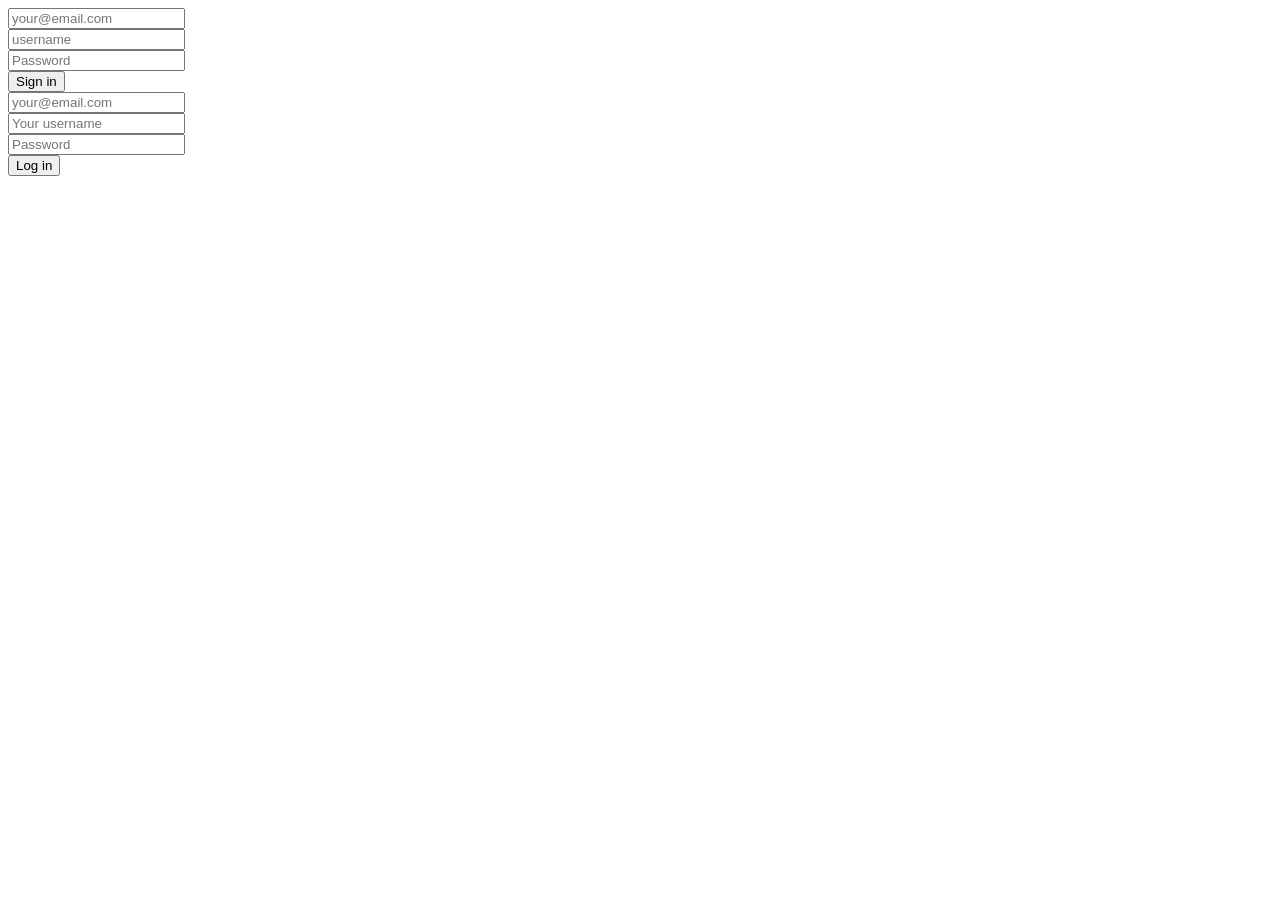
==== index.html @ 492c143f "Second commit" ====
<!DOCTYPE html>
<html lang="en">
<head>
    <meta charset="UTF-8">
    <meta name="viewport" content="width=device-width, initial-scale=1.0">
    <link rel="stylesheet" href="style.css">
    <script src="./script.js"></script>
    <title>Form</title>
</head>
<body>
    <form id="login">
        <div>
            <input type="email" class="input-text" placeholder="your@email.com">
        </div>
        <div>
            <input type="text" class="input-text" placeholder="username">
        </div>
        <div>
            <input type="password" class="input-text" placeholder="Password">
        </div>
        <button class="submit-btn">Sign&nbsp;in</button>
    </form>

    <form>
        <div>
            <input type="email" class="input-text" placeholder="your@email.com">
        </div>
        <div>
            <input type="text" class="input-text" placeholder="Your username">
        </div>
        <div>
            <input type="password" class="input-text" placeholder="Password">
        </div>
        <button class="submit-btn">Log&nbsp;in</button>
    </form>
</body>
</html>
---- style.css ----
*{
    font-family: ;
    font-size: ;
}
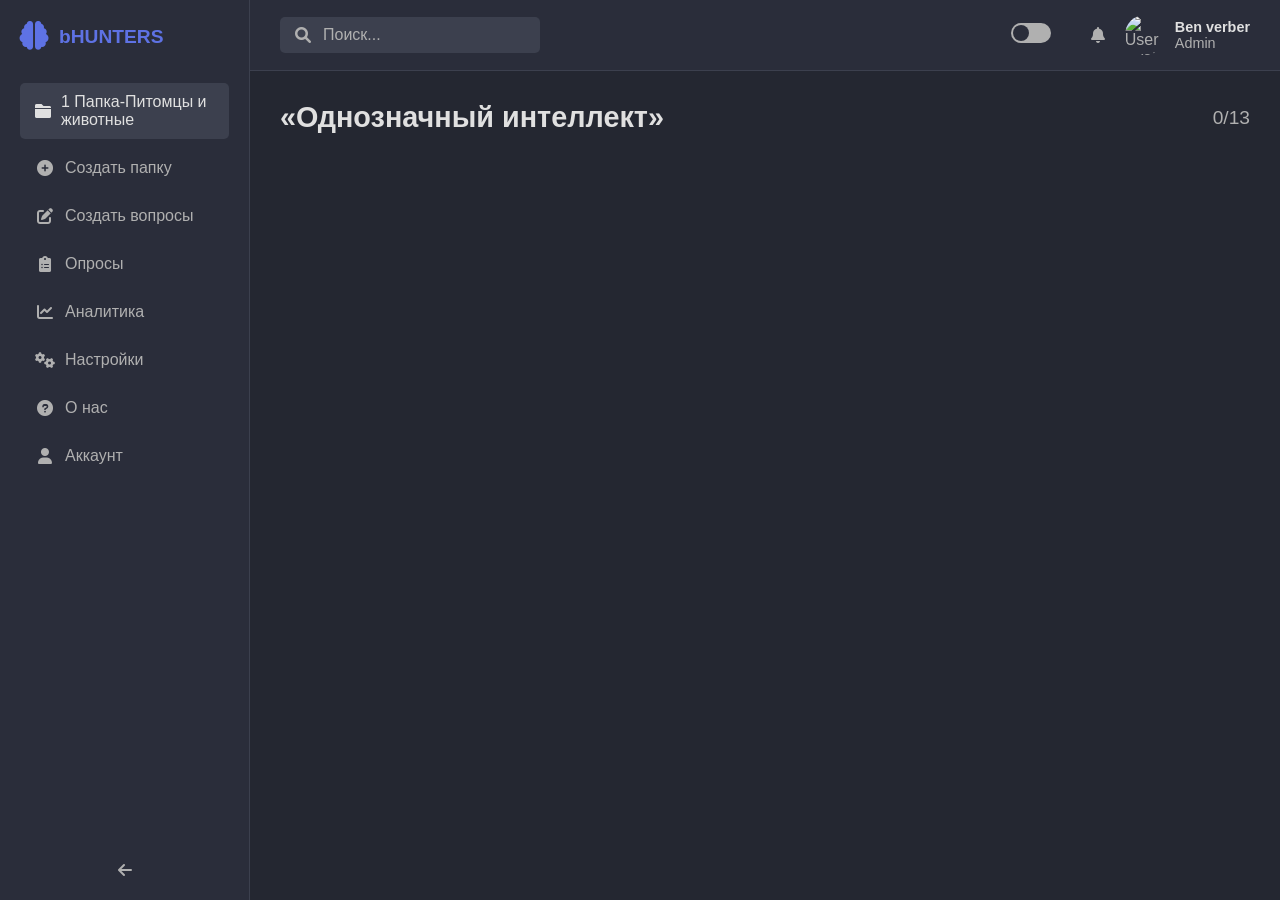
==== commit 53941645: "index.html style.css main.js upload index.html, style.css, and main.js" ====
--- a/index.html
+++ b/index.html
@@ -1,37 +1,71 @@
-<!DOCTYPE html>
-<html lang="en">
-<head>
-    <meta charset="UTF-8">
-    <meta name="viewport" content="width=device-width, initial-scale=1.0">
-    <link rel="stylesheet" href="style.css">
-    <script src="./script.js"></script>
-    <title>Form</title>
-</head>
-<body>
-    <form id="login">
-        <div>
-            <input type="email" class="input-text" placeholder="your@email.com">
-        </div>
-        <div>
-            <input type="text" class="input-text" placeholder="username">
-        </div>
-        <div>
-            <input type="password" class="input-text" placeholder="Password">
-        </div>
-        <button class="submit-btn">Sign&nbsp;in</button>
-    </form>
-
-    <form>
-        <div>
-            <input type="email" class="input-text" placeholder="your@email.com">
-        </div>
-        <div>
-            <input type="text" class="input-text" placeholder="Your username">
-        </div>
-        <div>
-            <input type="password" class="input-text" placeholder="Password">
-        </div>
-        <button class="submit-btn">Log&nbsp;in</button>
-    </form>
-</body>
+<!DOCTYPE html>
+<html lang="ru">
+<head>
+    <meta charset="UTF-8">
+    <meta name="viewport" content="width=device-width, initial-scale=1.0">
+    <title>bHUNTERS - Опрос</title>
+    <link rel="stylesheet" href="style.css">
+    <link rel="stylesheet" href="https://cdnjs.cloudflare.com/ajax/libs/font-awesome/6.0.0/css/all.min.css">
+</head>
+<body>
+
+    <div class="app-container">
+        <aside class="sidebar">
+            <div class="sidebar-header">
+                <span class="logo-icon"><i class="fas fa-brain"></i></span>
+                <span class="logo-text">bHUNTERS</span>
+            </div>
+            <nav class="sidebar-nav">
+                <ul>
+                    <li><a href="#" class="active"><i class="fas fa-folder"></i> 1 Папка-Питомцы и животные</a></li>
+                    <li><a href="#"><i class="fas fa-plus-circle"></i> Создать папку</a></li>
+                    <li><a href="#"><i class="fas fa-edit"></i> Создать вопросы</a></li>
+                    <li><a href="#"><i class="fas fa-clipboard-list"></i> Опросы</a></li>
+                    <li><a href="#"><i class="fas fa-chart-line"></i> Аналитика</a></li>
+                    <li><a href="#"><i class="fas fa-cogs"></i> Настройки</a></li>
+                    <li><a href="#"><i class="fas fa-question-circle"></i> О нас</a></li>
+                    <li><a href="#"><i class="fas fa-user"></i> Аккаунт</a></li>
+                </ul>
+            </nav>
+            <div class="sidebar-footer">
+                <i class="fas fa-arrow-left"></i>
+            </div>
+        </aside>
+
+        <main class="main-content">
+            <header class="header">
+                <div class="search-box">
+                    <i class="fas fa-search"></i>
+                    <input type="text" placeholder="Поиск...">
+                </div>
+                <div class="user-info">
+                    <div class="theme-toggle">
+                         <input type="checkbox" id="theme-switch" class="theme-switch__checkbox">
+                         <label for="theme-switch" class="theme-switch__label">
+                              <span></span>
+                         </label>
+                    </div>
+                    <i class="fas fa-bell"></i>
+                    <img src="https://via.placeholder.com/40" alt="User Avatar" class="user-avatar">
+                    <div class="user-details">
+                        <span class="user-name">Ben verber</span>
+                        <span class="user-role">Admin</span>
+                    </div>
+                </div>
+            </header>
+
+            <section class="quiz-section">
+                <div class="quiz-header-main">
+                    <h1 class="quiz-title">«Однозначный интеллект»</h1>
+                    <span class="quiz-progress">0/13</span>
+                </div>
+
+                <div id="questions-list" class="questions-list">
+                </div>
+            </section>
+        </main>
+    </div>
+
+    <script src="main.js" defer></script>
+</body>
 </html>
--- a/style.css
+++ b/style.css
@@ -1,5 +1,379 @@
-*{
-    font-family: ;
-    font-size: ;
-}
-
+:root {
+    --bg-color-dark: #242731;
+    --sidebar-bg-dark: #2a2d3a;
+    --header-bg-dark: #2a2d3a;
+    --text-color-dark: #e0e0e0;
+    --text-color-light-dark: #b0b0b0;
+    --link-color-dark: #b0b0b0;
+    --link-hover-bg-dark: #3c404e;
+    --border-color-dark: #3c404e;
+    --search-bg-dark: #3c404e;
+    --search-text-dark: #e0e0e0;
+    --quiz-title-color-dark: #e0e0e0;
+    --quiz-progress-color-dark: #b0b0b0;
+    --question-text-color-dark: #e0e0e0;
+    --active-link-bg-dark: #3c404e;
+    --logo-color-dark: #5e72e4;
+
+    --bg-color-light: #f4f6f8;
+    --sidebar-bg-light: #ffffff;
+    --header-bg-light: #ffffff;
+    --text-color-light: #333333;
+    --text-color-light-light: #666666;
+    --link-color-light: #666666;
+    --link-hover-bg-light: #e9ecef;
+    --border-color-light: #dee2e6;
+    --search-bg-light: #e9ecef;
+    --search-text-light: #333333;
+    --quiz-title-color-light: #333333;
+    --quiz-progress-color-light: #666666;
+    --question-text-color-light: #333333;
+    --active-link-bg-light: #e9ecef;
+    --logo-color-light: #5e72e4;
+}
+
+body {
+    font-family: sans-serif; 
+    margin: 0;
+    padding: 0;
+    background-color: var(--bg-color-dark);
+    color: var(--text-color-dark);
+    transition: background-color 0.3s ease, color 0.3s ease;
+}
+
+.app-container {
+    display: flex;
+    height: 100vh; 
+    overflow: hidden; 
+}
+
+.sidebar {
+    width: 250px; 
+    background-color: var(--sidebar-bg-dark);
+    padding: 20px;
+    display: flex;
+    flex-direction: column;
+    border-right: 1px solid var(--border-color-dark);
+    box-sizing: border-box;
+    transition: background-color 0.3s ease, border-color 0.3s ease;
+}
+
+.sidebar-header {
+    display: flex;
+    align-items: center;
+    margin-bottom: 30px;
+    color: var(--logo-color-dark);
+    font-size: 1.2em;
+    font-weight: bold;
+}
+
+.sidebar-header .logo-icon {
+    margin-right: 10px;
+    font-size: 1.5em;
+}
+
+.sidebar-nav ul {
+    list-style: none;
+    padding: 0;
+    margin: 0;
+}
+
+.sidebar-nav li {
+    margin-bottom: 10px;
+}
+
+.sidebar-nav a {
+    display: flex;
+    align-items: center;
+    color: var(--link-color-dark);
+    text-decoration: none;
+    padding: 10px 15px;
+    border-radius: 5px;
+    transition: color 0.3s ease, background-color 0.3s ease;
+}
+
+.sidebar-nav a i {
+    margin-right: 10px;
+    width: 20px; 
+    text-align: center;
+}
+
+.sidebar-nav a:hover {
+    background-color: var(--link-hover-bg-dark);
+    color: var(--text-color-dark);
+}
+
+.sidebar-nav a.active {
+    background-color: var(--active-link-bg-dark);
+    color: var(--text-color-dark);
+}
+
+.sidebar-footer {
+    margin-top: auto; 
+    text-align: center;
+    color: var(--link-color-dark);
+    padding-top: 20px;
+}
+
+.sidebar-footer i {
+    cursor: pointer;
+}
+
+
+.main-content {
+    flex-grow: 1;
+    display: flex;
+    flex-direction: column;
+    overflow-y: auto; 
+}
+
+.header {
+    background-color: var(--header-bg-dark);
+    padding: 15px 30px;
+    display: flex;
+    justify-content: space-between;
+    align-items: center;
+    border-bottom: 1px solid var(--border-color-dark);
+    transition: background-color 0.3s ease, border-color 0.3s ease;
+}
+
+.search-box {
+    display: flex;
+    align-items: center;
+    background-color: var(--search-bg-dark);
+    border-radius: 5px;
+    padding: 8px 15px;
+}
+
+.search-box i {
+    color: var(--text-color-light-dark);
+    margin-right: 10px;
+}
+
+.search-box input {
+    background: none;
+    border: none;
+    outline: none;
+    color: var(--search-text-dark);
+    font-size: 1em;
+    width: 200px;
+}
+
+.search-box input::placeholder {
+    color: var(--text-color-light-dark);
+}
+
+.user-info {
+    display: flex;
+    align-items: center;
+    color: var(--text-color-light-dark);
+}
+
+.user-info i {
+    margin-left: 20px;
+    cursor: pointer;
+}
+
+.user-avatar {
+    width: 40px;
+    height: 40px;
+    border-radius: 50%;
+    margin-left: 20px;
+    object-fit: cover;
+}
+
+.user-details {
+    display: flex;
+    flex-direction: column;
+    margin-left: 10px;
+    font-size: 0.9em;
+}
+
+.user-name {
+    font-weight: bold;
+    color: var(--text-color-dark);
+}
+
+.user-role {
+    color: var(--text-color-light-dark);
+}
+
+.theme-toggle {
+    margin-right: 20px;
+}
+
+.theme-switch__checkbox {
+    display: none;
+}
+
+.theme-switch__label {
+    position: relative;
+    display: inline-block;
+    width: 40px;
+    height: 20px;
+    background-color: var(--link-color-dark); 
+    border-radius: 20px;
+    cursor: pointer;
+    transition: background-color 0.3s ease;
+}
+
+.theme-switch__label span {
+    position: absolute;
+    top: 2px;
+    left: 2px;
+    width: 16px;
+    height: 16px;
+    background-color: var(--sidebar-bg-dark); 
+    border-radius: 50%;
+    transition: transform 0.3s ease;
+}
+
+.theme-switchcheckbox:checked + .theme-switchlabel {
+    background-color: var(--logo-color-dark); 
+}
+
+.theme-switchcheckbox:checked + .theme-switchlabel span {
+    transform: translateX(20px); 
+    background-color: var(--sidebar-bg-dark); 
+}
+
+
+.quiz-section {
+    padding: 30px;
+}
+
+.quiz-header-main {
+    display: flex;
+    justify-content: space-between;
+    align-items: center;
+    margin-bottom: 30px;
+}
+
+.quiz-title {
+    font-size: 1.8em;
+    font-weight: bold;
+    color: var(--quiz-title-color-dark);
+    margin: 0;
+}
+
+.quiz-progress {
+    font-size: 1.2em;
+    color: var(--quiz-progress-color-dark);
+}
+
+/*.questions-list {
+    
+}*/
+
+.question-item {
+    padding: 20px 0;
+    border-bottom: 1px solid var(--border-color-dark); 
+    color: var(--question-text-color-dark);
+}
+
+.question-item:last-child {
+    border-bottom: none; 
+}
+
+.question-text {
+    font-size: 1.1em;
+    line-height: 1.6;
+}
+
+
+body.light-theme {
+    --bg-color: var(--bg-color-light);
+    --sidebar-bg: var(--sidebar-bg-light);
+    --header-bg: var(--header-bg-light);
+    --text-color: var(--text-color-light);
+    --text-color-light: var(--text-color-light-light);
+    --link-color: var(--link-color-light);
+    --link-hover-bg: var(--link-hover-bg-light);
+    --border-color: var(--border-color-light);
+    --search-bg: var(--search-bg-light);
+    --search-text: var(--search-text-light);
+    --quiz-title-color: var(--quiz-title-color-light);
+    --quiz-progress-color: var(--quiz-progress-color-light);
+    --question-text-color: var(--question-text-color-light);
+    --active-link-bg: var(--active-link-bg-light);
+    --logo-color: var(--logo-color-light);
+
+    background-color: var(--bg-color);
+    color: var(--text-color);
+}
+
+.light-theme .sidebar {
+    background-color: var(--sidebar-bg);
+    border-right-color: var(--border-color);
+}
+
+.light-theme .sidebar-header {
+     color: var(--logo-color);
+}
+
+.light-theme .sidebar-nav a {
+    color: var(--link-color);
+}
+.light-theme .sidebar-nav a:hover {
+    background-color: var(--link-hover-bg);
+    color: var(--text-color);
+}
+.light-theme .sidebar-nav a.active {
+    background-color: var(--active-link-bg);
+    color: var(--text-color);
+}
+.light-theme .sidebar-footer {
+    color: var(--link-color);
+}
+
+.light-theme .header {
+    background-color: var(--header-bg);
+    border-bottom-color: var(--border-color);
+    color: var(--text-color-light);
+}
+
+.light-theme .search-box {
+    background-color: var(--search-bg);
+}
+.light-theme .search-box i {
+    color: var(--text-color-light);
+}
+.light-theme .search-box input {
+    color: var(--search-text);
+}
+.light-theme .search-box input::placeholder {
+    color: var(--text-color-light);
+}
+
+.light-theme .user-name {
+     color: var(--text-color);
+}
+.light-theme .user-role {
+    color: var(--text-color-light);
+}
+
+.light-theme .theme-switch__label {
+    background-color: var(--link-color);
+}
+
+.light-theme .theme-switchcheckbox:checked + .theme-switchlabel {
+    background-color: var(--logo-color); 
+}
+
+.light-theme .theme-switchcheckbox:checked + .theme-switchlabel span {
+    background-color: var(--sidebar-bg); 
+}
+
+
+.light-theme .quiz-title {
+    color: var(--quiz-title-color);
+}
+
+.light-theme .quiz-progress {
+    color: var(--quiz-progress-color);
+}
+
+.light-theme .question-item {
+    border-bottom-color: var(--border-color);
+    color: var(--question-text-color);
+}
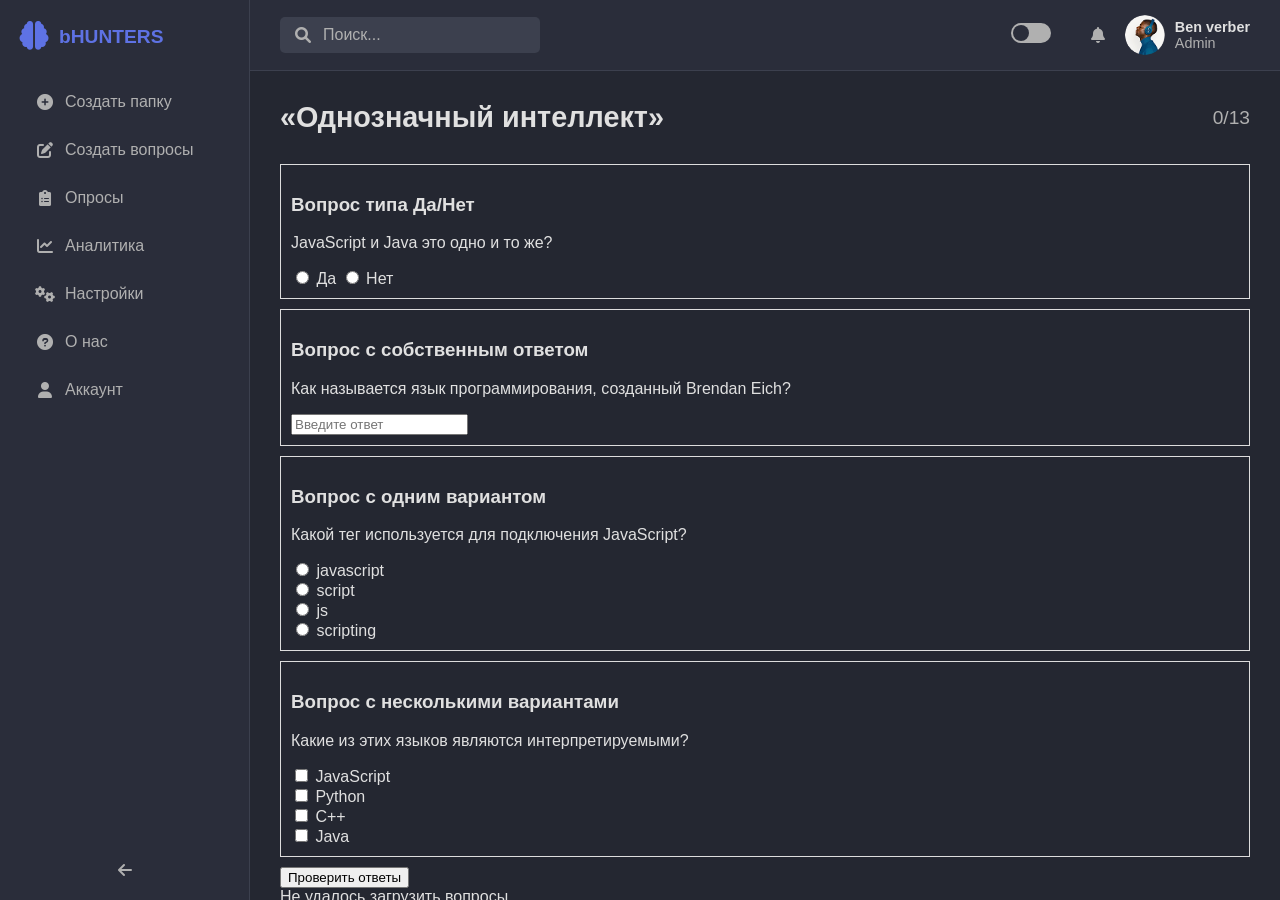
==== commit aef4da1e: "With trial questions" ====
--- a/index.html
+++ b/index.html
@@ -17,7 +17,7 @@
             </div>
             <nav class="sidebar-nav">
                 <ul>
-                    <li><a href="#" class="active"><i class="fas fa-folder"></i> 1 Папка-Питомцы и животные</a></li>
+                    <!-- <li><a href="#" class="active"><i class="fas fa-folder"></i> 1 Папка-Питомцы и животные</a></li> -->
                     <li><a href="#"><i class="fas fa-plus-circle"></i> Создать папку</a></li>
                     <li><a href="#"><i class="fas fa-edit"></i> Создать вопросы</a></li>
                     <li><a href="#"><i class="fas fa-clipboard-list"></i> Опросы</a></li>
@@ -46,7 +46,7 @@
                          </label>
                     </div>
                     <i class="fas fa-bell"></i>
-                    <img src="https://via.placeholder.com/40" alt="User Avatar" class="user-avatar">
+                    <img src="./img/Ellipse 198.png" alt="User Avatar" class="user-avatar">
                     <div class="user-details">
                         <span class="user-name">Ben verber</span>
                         <span class="user-role">Admin</span>
@@ -62,10 +62,35 @@
 
                 <div id="questions-list" class="questions-list">
                 </div>
+                <!-- <ol id="list">
+                <li id="question-template">
+                    <div id="question-container">
+                        <p>Вопрос</p>
+                        <p>Условие</p>
+                    </div>
+                    <div class="answer-block">
+                        <input id="input-answer" type="text" placeholder="Введите ответ" oninput="this.style.color = 'black'">
+                        <div id="result"></div>
+                    </div>
+                </li>
+                <hr>
+            </ol> -->
+            <div id="list"></div>
+    <button id="check-answer">Проверить ответы</button>
+    <div id="result"></div>
+
+    <template id="question-template">
+        <div class="question">
+            <h3 class="question-title"></h3>
+            <p class="question-description"></p>
+            <div class="answer-container"></div>
+        </div>
+    </template>
+
             </section>
         </main>
     </div>
 
-    <script src="main.js" defer></script>
+    <script src="script.js" defer></script>
 </body>
 </html>
--- a/style.css
+++ b/style.css
@@ -1,379 +1,397 @@
-:root {
-    --bg-color-dark: #242731;
-    --sidebar-bg-dark: #2a2d3a;
-    --header-bg-dark: #2a2d3a;
-    --text-color-dark: #e0e0e0;
-    --text-color-light-dark: #b0b0b0;
-    --link-color-dark: #b0b0b0;
-    --link-hover-bg-dark: #3c404e;
-    --border-color-dark: #3c404e;
-    --search-bg-dark: #3c404e;
-    --search-text-dark: #e0e0e0;
-    --quiz-title-color-dark: #e0e0e0;
-    --quiz-progress-color-dark: #b0b0b0;
-    --question-text-color-dark: #e0e0e0;
-    --active-link-bg-dark: #3c404e;
-    --logo-color-dark: #5e72e4;
-
-    --bg-color-light: #f4f6f8;
-    --sidebar-bg-light: #ffffff;
-    --header-bg-light: #ffffff;
-    --text-color-light: #333333;
-    --text-color-light-light: #666666;
-    --link-color-light: #666666;
-    --link-hover-bg-light: #e9ecef;
-    --border-color-light: #dee2e6;
-    --search-bg-light: #e9ecef;
-    --search-text-light: #333333;
-    --quiz-title-color-light: #333333;
-    --quiz-progress-color-light: #666666;
-    --question-text-color-light: #333333;
-    --active-link-bg-light: #e9ecef;
-    --logo-color-light: #5e72e4;
-}
-
-body {
-    font-family: sans-serif; 
-    margin: 0;
-    padding: 0;
-    background-color: var(--bg-color-dark);
-    color: var(--text-color-dark);
-    transition: background-color 0.3s ease, color 0.3s ease;
-}
-
-.app-container {
-    display: flex;
-    height: 100vh; 
-    overflow: hidden; 
-}
-
-.sidebar {
-    width: 250px; 
-    background-color: var(--sidebar-bg-dark);
-    padding: 20px;
-    display: flex;
-    flex-direction: column;
-    border-right: 1px solid var(--border-color-dark);
-    box-sizing: border-box;
-    transition: background-color 0.3s ease, border-color 0.3s ease;
-}
-
-.sidebar-header {
-    display: flex;
-    align-items: center;
-    margin-bottom: 30px;
-    color: var(--logo-color-dark);
-    font-size: 1.2em;
-    font-weight: bold;
-}
-
-.sidebar-header .logo-icon {
-    margin-right: 10px;
-    font-size: 1.5em;
-}
-
-.sidebar-nav ul {
-    list-style: none;
-    padding: 0;
-    margin: 0;
-}
-
-.sidebar-nav li {
-    margin-bottom: 10px;
-}
-
-.sidebar-nav a {
-    display: flex;
-    align-items: center;
-    color: var(--link-color-dark);
-    text-decoration: none;
-    padding: 10px 15px;
-    border-radius: 5px;
-    transition: color 0.3s ease, background-color 0.3s ease;
-}
-
-.sidebar-nav a i {
-    margin-right: 10px;
-    width: 20px; 
-    text-align: center;
-}
-
-.sidebar-nav a:hover {
-    background-color: var(--link-hover-bg-dark);
-    color: var(--text-color-dark);
-}
-
-.sidebar-nav a.active {
-    background-color: var(--active-link-bg-dark);
-    color: var(--text-color-dark);
-}
-
-.sidebar-footer {
-    margin-top: auto; 
-    text-align: center;
-    color: var(--link-color-dark);
-    padding-top: 20px;
-}
-
-.sidebar-footer i {
-    cursor: pointer;
-}
-
-
-.main-content {
-    flex-grow: 1;
-    display: flex;
-    flex-direction: column;
-    overflow-y: auto; 
-}
-
-.header {
-    background-color: var(--header-bg-dark);
-    padding: 15px 30px;
-    display: flex;
-    justify-content: space-between;
-    align-items: center;
-    border-bottom: 1px solid var(--border-color-dark);
-    transition: background-color 0.3s ease, border-color 0.3s ease;
-}
-
-.search-box {
-    display: flex;
-    align-items: center;
-    background-color: var(--search-bg-dark);
-    border-radius: 5px;
-    padding: 8px 15px;
-}
-
-.search-box i {
-    color: var(--text-color-light-dark);
-    margin-right: 10px;
-}
-
-.search-box input {
-    background: none;
-    border: none;
-    outline: none;
-    color: var(--search-text-dark);
-    font-size: 1em;
-    width: 200px;
-}
-
-.search-box input::placeholder {
-    color: var(--text-color-light-dark);
-}
-
-.user-info {
-    display: flex;
-    align-items: center;
-    color: var(--text-color-light-dark);
-}
-
-.user-info i {
-    margin-left: 20px;
-    cursor: pointer;
-}
-
-.user-avatar {
-    width: 40px;
-    height: 40px;
-    border-radius: 50%;
-    margin-left: 20px;
-    object-fit: cover;
-}
-
-.user-details {
-    display: flex;
-    flex-direction: column;
-    margin-left: 10px;
-    font-size: 0.9em;
-}
-
-.user-name {
-    font-weight: bold;
-    color: var(--text-color-dark);
-}
-
-.user-role {
-    color: var(--text-color-light-dark);
-}
-
-.theme-toggle {
-    margin-right: 20px;
-}
-
-.theme-switch__checkbox {
-    display: none;
-}
-
-.theme-switch__label {
-    position: relative;
-    display: inline-block;
-    width: 40px;
-    height: 20px;
-    background-color: var(--link-color-dark); 
-    border-radius: 20px;
-    cursor: pointer;
-    transition: background-color 0.3s ease;
-}
-
-.theme-switch__label span {
-    position: absolute;
-    top: 2px;
-    left: 2px;
-    width: 16px;
-    height: 16px;
-    background-color: var(--sidebar-bg-dark); 
-    border-radius: 50%;
-    transition: transform 0.3s ease;
-}
-
-.theme-switchcheckbox:checked + .theme-switchlabel {
-    background-color: var(--logo-color-dark); 
-}
-
-.theme-switchcheckbox:checked + .theme-switchlabel span {
-    transform: translateX(20px); 
-    background-color: var(--sidebar-bg-dark); 
-}
-
-
-.quiz-section {
-    padding: 30px;
-}
-
-.quiz-header-main {
-    display: flex;
-    justify-content: space-between;
-    align-items: center;
-    margin-bottom: 30px;
-}
-
-.quiz-title {
-    font-size: 1.8em;
-    font-weight: bold;
-    color: var(--quiz-title-color-dark);
-    margin: 0;
-}
-
-.quiz-progress {
-    font-size: 1.2em;
-    color: var(--quiz-progress-color-dark);
-}
-
-/*.questions-list {
-    
-}*/
-
-.question-item {
-    padding: 20px 0;
-    border-bottom: 1px solid var(--border-color-dark); 
-    color: var(--question-text-color-dark);
-}
-
-.question-item:last-child {
-    border-bottom: none; 
-}
-
-.question-text {
-    font-size: 1.1em;
-    line-height: 1.6;
-}
-
-
-body.light-theme {
-    --bg-color: var(--bg-color-light);
-    --sidebar-bg: var(--sidebar-bg-light);
-    --header-bg: var(--header-bg-light);
-    --text-color: var(--text-color-light);
-    --text-color-light: var(--text-color-light-light);
-    --link-color: var(--link-color-light);
-    --link-hover-bg: var(--link-hover-bg-light);
-    --border-color: var(--border-color-light);
-    --search-bg: var(--search-bg-light);
-    --search-text: var(--search-text-light);
-    --quiz-title-color: var(--quiz-title-color-light);
-    --quiz-progress-color: var(--quiz-progress-color-light);
-    --question-text-color: var(--question-text-color-light);
-    --active-link-bg: var(--active-link-bg-light);
-    --logo-color: var(--logo-color-light);
-
-    background-color: var(--bg-color);
-    color: var(--text-color);
-}
-
-.light-theme .sidebar {
-    background-color: var(--sidebar-bg);
-    border-right-color: var(--border-color);
-}
-
-.light-theme .sidebar-header {
-     color: var(--logo-color);
-}
-
-.light-theme .sidebar-nav a {
-    color: var(--link-color);
-}
-.light-theme .sidebar-nav a:hover {
-    background-color: var(--link-hover-bg);
-    color: var(--text-color);
-}
-.light-theme .sidebar-nav a.active {
-    background-color: var(--active-link-bg);
-    color: var(--text-color);
-}
-.light-theme .sidebar-footer {
-    color: var(--link-color);
-}
-
-.light-theme .header {
-    background-color: var(--header-bg);
-    border-bottom-color: var(--border-color);
-    color: var(--text-color-light);
-}
-
-.light-theme .search-box {
-    background-color: var(--search-bg);
-}
-.light-theme .search-box i {
-    color: var(--text-color-light);
-}
-.light-theme .search-box input {
-    color: var(--search-text);
-}
-.light-theme .search-box input::placeholder {
-    color: var(--text-color-light);
-}
-
-.light-theme .user-name {
-     color: var(--text-color);
-}
-.light-theme .user-role {
-    color: var(--text-color-light);
-}
-
-.light-theme .theme-switch__label {
-    background-color: var(--link-color);
-}
-
-.light-theme .theme-switchcheckbox:checked + .theme-switchlabel {
-    background-color: var(--logo-color); 
-}
-
-.light-theme .theme-switchcheckbox:checked + .theme-switchlabel span {
-    background-color: var(--sidebar-bg); 
-}
-
-
-.light-theme .quiz-title {
-    color: var(--quiz-title-color);
-}
-
-.light-theme .quiz-progress {
-    color: var(--quiz-progress-color);
-}
-
-.light-theme .question-item {
-    border-bottom-color: var(--border-color);
-    color: var(--question-text-color);
+:root {
+    --bg-color-dark: #242731;
+    --sidebar-bg-dark: #2a2d3a;
+    --header-bg-dark: #2a2d3a;
+    --text-color-dark: #e0e0e0;
+    --text-color-light-dark: #b0b0b0;
+    --link-color-dark: #b0b0b0;
+    --link-hover-bg-dark: #3c404e;
+    --border-color-dark: #3c404e;
+    --search-bg-dark: #3c404e;
+    --search-text-dark: #e0e0e0;
+    --quiz-title-color-dark: #e0e0e0;
+    --quiz-progress-color-dark: #b0b0b0;
+    --question-text-color-dark: #e0e0e0;
+    --active-link-bg-dark: #3c404e;
+    --logo-color-dark: #5e72e4;
+
+    --bg-color-light: #f4f6f8;
+    --sidebar-bg-light: #ffffff;
+    --header-bg-light: #ffffff;
+    --text-color-light: #333333;
+    --text-color-light-light: #666666;
+    --link-color-light: #666666;
+    --link-hover-bg-light: #e9ecef;
+    --border-color-light: #dee2e6;
+    --search-bg-light: #e9ecef;
+    --search-text-light: #333333;
+    --quiz-title-color-light: #333333;
+    --quiz-progress-color-light: #666666;
+    --question-text-color-light: #333333;
+    --active-link-bg-light: #e9ecef;
+    --logo-color-light: #5e72e4;
+}
+
+body {
+    font-family: sans-serif; 
+    margin: 0;
+    padding: 0;
+    background-color: var(--bg-color-dark);
+    color: var(--text-color-dark);
+    transition: background-color 0.3s ease, color 0.3s ease;
+}
+
+.app-container {
+    display: flex;
+    height: 100vh; 
+    overflow: hidden; 
+}
+
+.sidebar {
+    width: 250px; 
+    background-color: var(--sidebar-bg-dark);
+    padding: 20px;
+    display: flex;
+    flex-direction: column;
+    border-right: 1px solid var(--border-color-dark);
+    box-sizing: border-box;
+    transition: background-color 0.3s ease, border-color 0.3s ease;
+}
+
+.sidebar-header {
+    display: flex;
+    align-items: center;
+    margin-bottom: 30px;
+    color: var(--logo-color-dark);
+    font-size: 1.2em;
+    font-weight: bold;
+}
+
+.sidebar-header .logo-icon {
+    margin-right: 10px;
+    font-size: 1.5em;
+}
+
+.sidebar-nav ul {
+    list-style: none;
+    padding: 0;
+    margin: 0;
+}
+
+.sidebar-nav li {
+    margin-bottom: 10px;
+}
+
+.sidebar-nav a {
+    display: flex;
+    align-items: center;
+    color: var(--link-color-dark);
+    text-decoration: none;
+    padding: 10px 15px;
+    border-radius: 5px;
+    transition: color 0.3s ease, background-color 0.3s ease;
+}
+
+.sidebar-nav a i {
+    margin-right: 10px;
+    width: 20px; 
+    text-align: center;
+}
+
+.sidebar-nav a:hover {
+    background-color: var(--link-hover-bg-dark);
+    color: var(--text-color-dark);
+}
+
+.sidebar-nav a.active {
+    background-color: var(--active-link-bg-dark);
+    color: var(--text-color-dark);
+}
+
+.sidebar-footer {
+    margin-top: auto; 
+    text-align: center;
+    color: var(--link-color-dark);
+    padding-top: 20px;
+}
+
+.sidebar-footer i {
+    cursor: pointer;
+}
+
+
+.main-content {
+    flex-grow: 1;
+    display: flex;
+    flex-direction: column;
+    overflow-y: auto; 
+}
+
+.header {
+    background-color: var(--header-bg-dark);
+    padding: 15px 30px;
+    display: flex;
+    justify-content: space-between;
+    align-items: center;
+    border-bottom: 1px solid var(--border-color-dark);
+    transition: background-color 0.3s ease, border-color 0.3s ease;
+}
+
+.search-box {
+    display: flex;
+    align-items: center;
+    background-color: var(--search-bg-dark);
+    border-radius: 5px;
+    padding: 8px 15px;
+}
+
+.search-box i {
+    color: var(--text-color-light-dark);
+    margin-right: 10px;
+}
+
+.search-box input {
+    background: none;
+    border: none;
+    outline: none;
+    color: var(--search-text-dark);
+    font-size: 1em;
+    width: 200px;
+}
+
+.search-box input::placeholder {
+    color: var(--text-color-light-dark);
+}
+
+.user-info {
+    display: flex;
+    align-items: center;
+    color: var(--text-color-light-dark);
+}
+
+.user-info i {
+    margin-left: 20px;
+    cursor: pointer;
+}
+
+.user-avatar {
+    width: 40px;
+    height: 40px;
+    border-radius: 50%;
+    margin-left: 20px;
+    object-fit: cover;
+}
+
+.user-details {
+    display: flex;
+    flex-direction: column;
+    margin-left: 10px;
+    font-size: 0.9em;
+}
+
+.user-name {
+    font-weight: bold;
+    color: var(--text-color-dark);
+}
+
+.user-role {
+    color: var(--text-color-light-dark);
+}
+
+.theme-toggle {
+    margin-right: 20px;
+}
+
+.theme-switch__checkbox {
+    display: none;
+}
+
+.theme-switch__label {
+    position: relative;
+    display: inline-block;
+    width: 40px;
+    height: 20px;
+    background-color: var(--link-color-dark); 
+    border-radius: 20px;
+    cursor: pointer;
+    transition: background-color 0.3s ease;
+}
+
+.theme-switch__label span {
+    position: absolute;
+    top: 2px;
+    left: 2px;
+    width: 16px;
+    height: 16px;
+    background-color: var(--sidebar-bg-dark); 
+    border-radius: 50%;
+    transition: transform 0.3s ease;
+}
+
+.theme-switchcheckbox:checked + .theme-switchlabel {
+    background-color: var(--logo-color-dark); 
+}
+
+.theme-switchcheckbox:checked + .theme-switchlabel span {
+    transform: translateX(20px); 
+    background-color: var(--sidebar-bg-dark); 
+}
+
+
+.quiz-section {
+    padding: 30px;
+}
+
+.quiz-header-main {
+    display: flex;
+    justify-content: space-between;
+    align-items: center;
+    margin-bottom: 30px;
+}
+
+.quiz-title {
+    font-size: 1.8em;
+    font-weight: bold;
+    color: var(--quiz-title-color-dark);
+    margin: 0;
+}
+
+.quiz-progress {
+    font-size: 1.2em;
+    color: var(--quiz-progress-color-dark);
+}
+
+/*.questions-list {
+    
+}*/
+
+.question-item {
+    padding: 20px 0;
+    border-bottom: 1px solid var(--border-color-dark); 
+    color: var(--question-text-color-dark);
+}
+
+.question-item:last-child {
+    border-bottom: none; 
+}
+
+.question-text {
+    font-size: 1.1em;
+    line-height: 1.6;
+}
+
+
+body.light-theme {
+    --bg-color: var(--bg-color-light);
+    --sidebar-bg: var(--sidebar-bg-light);
+    --header-bg: var(--header-bg-light);
+    --text-color: var(--text-color-light);
+    --text-color-light: var(--text-color-light-light);
+    --link-color: var(--link-color-light);
+    --link-hover-bg: var(--link-hover-bg-light);
+    --border-color: var(--border-color-light);
+    --search-bg: var(--search-bg-light);
+    --search-text: var(--search-text-light);
+    --quiz-title-color: var(--quiz-title-color-light);
+    --quiz-progress-color: var(--quiz-progress-color-light);
+    --question-text-color: var(--question-text-color-light);
+    --active-link-bg: var(--active-link-bg-light);
+    --logo-color: var(--logo-color-light);
+
+    background-color: var(--bg-color);
+    color: var(--text-color);
+}
+
+.light-theme .sidebar {
+    background-color: var(--sidebar-bg);
+    border-right-color: var(--border-color);
+}
+
+.light-theme .sidebar-header {
+     color: var(--logo-color);
+}
+
+.light-theme .sidebar-nav a {
+    color: var(--link-color);
+}
+.light-theme .sidebar-nav a:hover {
+    background-color: var(--link-hover-bg);
+    color: var(--text-color);
+}
+.light-theme .sidebar-nav a.active {
+    background-color: var(--active-link-bg);
+    color: var(--text-color);
+}
+.light-theme .sidebar-footer {
+    color: var(--link-color);
+}
+
+.light-theme .header {
+    background-color: var(--header-bg);
+    border-bottom-color: var(--border-color);
+    color: var(--text-color-light);
+}
+
+.light-theme .search-box {
+    background-color: var(--search-bg);
+}
+.light-theme .search-box i {
+    color: var(--text-color-light);
+}
+.light-theme .search-box input {
+    color: var(--search-text);
+}
+.light-theme .search-box input::placeholder {
+    color: var(--text-color-light);
+}
+
+.light-theme .user-name {
+     color: var(--text-color);
+}
+.light-theme .user-role {
+    color: var(--text-color-light);
+}
+
+.light-theme .theme-switch__label {
+    background-color: var(--link-color);
+}
+
+.light-theme .theme-switchcheckbox:checked + .theme-switchlabel {
+    background-color: var(--logo-color); 
+}
+
+.light-theme .theme-switchcheckbox:checked + .theme-switchlabel span {
+    background-color: var(--sidebar-bg); 
+}
+
+
+.light-theme .quiz-title {
+    color: var(--quiz-title-color);
+}
+
+.light-theme .quiz-progress {
+    color: var(--quiz-progress-color);
+}
+
+.light-theme .question-item {
+    border-bottom-color: var(--border-color);
+    color: var(--question-text-color);
+}
+
+#question-template{
+    display: flex;
+    flex-direction: column;
+    height: 100%;
+}
+
+.correct {
+    background-color: #d4edda;
+}
+.incorrect { 
+    background-color: #f8d7da; 
+}
+.question {
+    padding: 10px; 
+    margin: 10px 0; 
+    border: 1px solid #ddd; 
 }
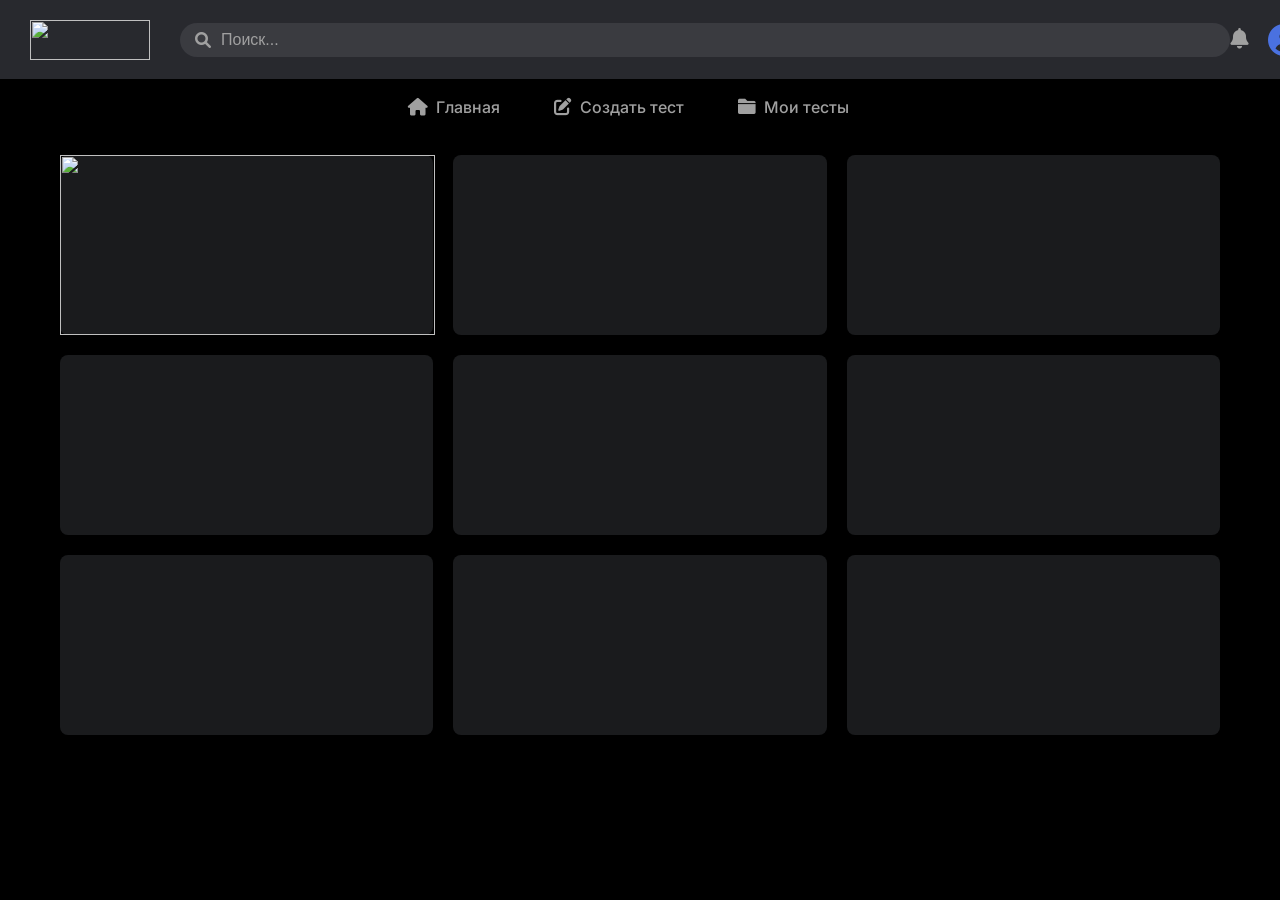
==== commit bfdad112: "Add files via upload" ====
--- a/index.html
+++ b/index.html
@@ -3,94 +3,112 @@
 <head>
     <meta charset="UTF-8">
     <meta name="viewport" content="width=device-width, initial-scale=1.0">
-    <title>bHUNTERS - Опрос</title>
+    <title>bHunters Dashboard</title>
     <link rel="stylesheet" href="style.css">
     <link rel="stylesheet" href="https://cdnjs.cloudflare.com/ajax/libs/font-awesome/6.0.0/css/all.min.css">
+    <link href="https://fonts.googleapis.com/css2?family=Inter:wght@400;500;600;700&display=swap" rel="stylesheet">
 </head>
 <body>
+    <header class="header">
+        <div class="header-left">
+            <div class="logo">
+                <img src="https://ccodecoder.simdif.com/images/public/sd_6825a71e8b47d.png?no_cache=1747305299" alt="" width="120" height="40">
+            </div>
+            <div class="search-bar">
+                <i class="fas fa-magnifying-glass"></i>
+                <input type="text" placeholder="Поиск...">
+            </div>
+        </div>
+        <div class="header-right">
+            <i class="fas fa-bell notification-icon"></i>
+            <div class="user-info">
+                <i class="fas fa-user-circle avatar-icon"></i>
+                <div>
+                    <div class="user-name">Ben verber</div>
+                    <div class="user-role">Участник</div>
+                </div>
+            </div>
+            <button id="theme-toggle" class="theme-toggle">
+                <i class="fas fa-sun"></i>
+            </button>
+        </div>
+    </header>
 
-    <div class="app-container">
-        <aside class="sidebar">
-            <div class="sidebar-header">
-                <span class="logo-icon"><i class="fas fa-brain"></i></span>
-                <span class="logo-text">bHUNTERS</span>
+    <nav class="navbar">
+        <ul>
+            <li><a href="#"><i class="fas fa-house"></i> Главная</a></li>
+            <li><a href="#"><i class="fas fa-pen-to-square"></i> Создать тест</a></li>
+            <li class="v"><a href="#"><i class="fas fa-folder"></i> Мои тесты</a></li>
+        </ul>
+    </nav>
+
+    <main class="container">
+        <div class="card">
+            <div class="card-content">
+                <img src="https://ccodecoder.simdif.com/images/th/sd_6825abf605315.png?no_cache=1747306523" alt="" width="375"
+                height="180">
             </div>
-            <nav class="sidebar-nav">
-                <ul>
-                    <!-- <li><a href="#" class="active"><i class="fas fa-folder"></i> 1 Папка-Питомцы и животные</a></li> -->
-                    <li><a href="#"><i class="fas fa-plus-circle"></i> Создать папку</a></li>
-                    <li><a href="#"><i class="fas fa-edit"></i> Создать вопросы</a></li>
-                    <li><a href="#"><i class="fas fa-clipboard-list"></i> Опросы</a></li>
-                    <li><a href="#"><i class="fas fa-chart-line"></i> Аналитика</a></li>
-                    <li><a href="#"><i class="fas fa-cogs"></i> Настройки</a></li>
-                    <li><a href="#"><i class="fas fa-question-circle"></i> О нас</a></li>
-                    <li><a href="#"><i class="fas fa-user"></i> Аккаунт</a></li>
-                </ul>
-            </nav>
-            <div class="sidebar-footer">
-                <i class="fas fa-arrow-left"></i>
+            <div class="card-illustration">
             </div>
-        </aside>
+        </div>
 
-        <main class="main-content">
-            <header class="header">
-                <div class="search-box">
-                    <i class="fas fa-search"></i>
-                    <input type="text" placeholder="Поиск...">
-                </div>
-                <div class="user-info">
-                    <div class="theme-toggle">
-                         <input type="checkbox" id="theme-switch" class="theme-switch__checkbox">
-                         <label for="theme-switch" class="theme-switch__label">
-                              <span></span>
-                         </label>
-                    </div>
-                    <i class="fas fa-bell"></i>
-                    <img src="./img/Ellipse 198.png" alt="User Avatar" class="user-avatar">
-                    <div class="user-details">
-                        <span class="user-name">Ben verber</span>
-                        <span class="user-role">Admin</span>
-                    </div>
-                </div>
-            </header>
+        <div class="card">
+            <div class="card-content">
+            </div>
+            <div class="card-illustration">
+            </div>
+        </div>
 
-            <section class="quiz-section">
-                <div class="quiz-header-main">
-                    <h1 class="quiz-title">«Однозначный интеллект»</h1>
-                    <span class="quiz-progress">0/13</span>
-                </div>
+        <div class="card">
+            <div class="card-content">
+            </div>
+            <div class="card-illustration">
+            </div>
+        </div>
 
-                <div id="questions-list" class="questions-list">
-                </div>
-                <!-- <ol id="list">
-                <li id="question-template">
-                    <div id="question-container">
-                        <p>Вопрос</p>
-                        <p>Условие</p>
-                    </div>
-                    <div class="answer-block">
-                        <input id="input-answer" type="text" placeholder="Введите ответ" oninput="this.style.color = 'black'">
-                        <div id="result"></div>
-                    </div>
-                </li>
-                <hr>
-            </ol> -->
-            <div id="list"></div>
-    <button id="check-answer">Проверить ответы</button>
-    <div id="result"></div>
+        <div class="card">
+            <div class="card-content">
+            </div>
+            <div class="card-illustration">
+            </div>
+        </div>
 
-    <template id="question-template">
-        <div class="question">
-            <h3 class="question-title"></h3>
-            <p class="question-description"></p>
-            <div class="answer-container"></div>
+         <div class="card">
+            <div class="card-content">
+            </div>
+            <div class="card-illustration">
+            </div>
         </div>
-    </template>
 
-            </section>
-        </main>
-    </div>
+        <div class="card">
+            <div class="card-content">
+            </div>
+            <div class="card-illustration">
+            </div>
+        </div>
 
-    <script src="script.js" defer></script>
+         <div class="card">
+            <div class="card-content">
+            </div>
+            <div class="card-illustration">
+            </div>
+        </div>
+
+        <div class="card">
+            <div class="card-content">
+            </div>
+            <div class="card-illustration">
+            </div>
+        </div>
+
+         <div class="card">
+            <div class="card-content">
+            </div>
+            <div class="card-illustration">
+            </div>
+        </div>
+    </main>
+
+    <script src="main.js"></script>
 </body>
-</html>+</html>
--- a/style.css
+++ b/style.css
@@ -1,397 +1,351 @@
-:root {
-    --bg-color-dark: #242731;
-    --sidebar-bg-dark: #2a2d3a;
-    --header-bg-dark: #2a2d3a;
-    --text-color-dark: #e0e0e0;
-    --text-color-light-dark: #b0b0b0;
-    --link-color-dark: #b0b0b0;
-    --link-hover-bg-dark: #3c404e;
-    --border-color-dark: #3c404e;
-    --search-bg-dark: #3c404e;
-    --search-text-dark: #e0e0e0;
-    --quiz-title-color-dark: #e0e0e0;
-    --quiz-progress-color-dark: #b0b0b0;
-    --question-text-color-dark: #e0e0e0;
-    --active-link-bg-dark: #3c404e;
-    --logo-color-dark: #5e72e4;
-
-    --bg-color-light: #f4f6f8;
-    --sidebar-bg-light: #ffffff;
-    --header-bg-light: #ffffff;
-    --text-color-light: #333333;
-    --text-color-light-light: #666666;
-    --link-color-light: #666666;
-    --link-hover-bg-light: #e9ecef;
-    --border-color-light: #dee2e6;
-    --search-bg-light: #e9ecef;
-    --search-text-light: #333333;
-    --quiz-title-color-light: #333333;
-    --quiz-progress-color-light: #666666;
-    --question-text-color-light: #333333;
-    --active-link-bg-light: #e9ecef;
-    --logo-color-light: #5e72e4;
-}
-
-body {
-    font-family: sans-serif; 
-    margin: 0;
-    padding: 0;
-    background-color: var(--bg-color-dark);
-    color: var(--text-color-dark);
-    transition: background-color 0.3s ease, color 0.3s ease;
-}
-
-.app-container {
-    display: flex;
-    height: 100vh; 
-    overflow: hidden; 
-}
-
-.sidebar {
-    width: 250px; 
-    background-color: var(--sidebar-bg-dark);
-    padding: 20px;
-    display: flex;
-    flex-direction: column;
-    border-right: 1px solid var(--border-color-dark);
-    box-sizing: border-box;
-    transition: background-color 0.3s ease, border-color 0.3s ease;
-}
-
-.sidebar-header {
-    display: flex;
-    align-items: center;
-    margin-bottom: 30px;
-    color: var(--logo-color-dark);
-    font-size: 1.2em;
-    font-weight: bold;
-}
-
-.sidebar-header .logo-icon {
-    margin-right: 10px;
-    font-size: 1.5em;
-}
-
-.sidebar-nav ul {
-    list-style: none;
-    padding: 0;
-    margin: 0;
-}
-
-.sidebar-nav li {
-    margin-bottom: 10px;
-}
-
-.sidebar-nav a {
-    display: flex;
-    align-items: center;
-    color: var(--link-color-dark);
-    text-decoration: none;
-    padding: 10px 15px;
-    border-radius: 5px;
-    transition: color 0.3s ease, background-color 0.3s ease;
-}
-
-.sidebar-nav a i {
-    margin-right: 10px;
-    width: 20px; 
-    text-align: center;
-}
-
-.sidebar-nav a:hover {
-    background-color: var(--link-hover-bg-dark);
-    color: var(--text-color-dark);
-}
-
-.sidebar-nav a.active {
-    background-color: var(--active-link-bg-dark);
-    color: var(--text-color-dark);
-}
-
-.sidebar-footer {
-    margin-top: auto; 
-    text-align: center;
-    color: var(--link-color-dark);
-    padding-top: 20px;
-}
-
-.sidebar-footer i {
-    cursor: pointer;
-}
-
-
-.main-content {
-    flex-grow: 1;
-    display: flex;
-    flex-direction: column;
-    overflow-y: auto; 
-}
-
-.header {
-    background-color: var(--header-bg-dark);
-    padding: 15px 30px;
-    display: flex;
-    justify-content: space-between;
-    align-items: center;
-    border-bottom: 1px solid var(--border-color-dark);
-    transition: background-color 0.3s ease, border-color 0.3s ease;
-}
-
-.search-box {
-    display: flex;
-    align-items: center;
-    background-color: var(--search-bg-dark);
-    border-radius: 5px;
-    padding: 8px 15px;
-}
-
-.search-box i {
-    color: var(--text-color-light-dark);
-    margin-right: 10px;
-}
-
-.search-box input {
-    background: none;
-    border: none;
-    outline: none;
-    color: var(--search-text-dark);
-    font-size: 1em;
-    width: 200px;
-}
-
-.search-box input::placeholder {
-    color: var(--text-color-light-dark);
-}
-
-.user-info {
-    display: flex;
-    align-items: center;
-    color: var(--text-color-light-dark);
-}
-
-.user-info i {
-    margin-left: 20px;
-    cursor: pointer;
-}
-
-.user-avatar {
-    width: 40px;
-    height: 40px;
-    border-radius: 50%;
-    margin-left: 20px;
-    object-fit: cover;
-}
-
-.user-details {
-    display: flex;
-    flex-direction: column;
-    margin-left: 10px;
-    font-size: 0.9em;
-}
-
-.user-name {
-    font-weight: bold;
-    color: var(--text-color-dark);
-}
-
-.user-role {
-    color: var(--text-color-light-dark);
-}
-
-.theme-toggle {
-    margin-right: 20px;
-}
-
-.theme-switch__checkbox {
-    display: none;
-}
-
-.theme-switch__label {
-    position: relative;
-    display: inline-block;
-    width: 40px;
-    height: 20px;
-    background-color: var(--link-color-dark); 
-    border-radius: 20px;
-    cursor: pointer;
-    transition: background-color 0.3s ease;
-}
-
-.theme-switch__label span {
-    position: absolute;
-    top: 2px;
-    left: 2px;
-    width: 16px;
-    height: 16px;
-    background-color: var(--sidebar-bg-dark); 
-    border-radius: 50%;
-    transition: transform 0.3s ease;
-}
-
-.theme-switchcheckbox:checked + .theme-switchlabel {
-    background-color: var(--logo-color-dark); 
-}
-
-.theme-switchcheckbox:checked + .theme-switchlabel span {
-    transform: translateX(20px); 
-    background-color: var(--sidebar-bg-dark); 
-}
-
-
-.quiz-section {
-    padding: 30px;
-}
-
-.quiz-header-main {
-    display: flex;
-    justify-content: space-between;
-    align-items: center;
-    margin-bottom: 30px;
-}
-
-.quiz-title {
-    font-size: 1.8em;
-    font-weight: bold;
-    color: var(--quiz-title-color-dark);
-    margin: 0;
-}
-
-.quiz-progress {
-    font-size: 1.2em;
-    color: var(--quiz-progress-color-dark);
-}
-
-/*.questions-list {
-    
-}*/
-
-.question-item {
-    padding: 20px 0;
-    border-bottom: 1px solid var(--border-color-dark); 
-    color: var(--question-text-color-dark);
-}
-
-.question-item:last-child {
-    border-bottom: none; 
-}
-
-.question-text {
-    font-size: 1.1em;
-    line-height: 1.6;
-}
-
-
-body.light-theme {
-    --bg-color: var(--bg-color-light);
-    --sidebar-bg: var(--sidebar-bg-light);
-    --header-bg: var(--header-bg-light);
-    --text-color: var(--text-color-light);
-    --text-color-light: var(--text-color-light-light);
-    --link-color: var(--link-color-light);
-    --link-hover-bg: var(--link-hover-bg-light);
-    --border-color: var(--border-color-light);
-    --search-bg: var(--search-bg-light);
-    --search-text: var(--search-text-light);
-    --quiz-title-color: var(--quiz-title-color-light);
-    --quiz-progress-color: var(--quiz-progress-color-light);
-    --question-text-color: var(--question-text-color-light);
-    --active-link-bg: var(--active-link-bg-light);
-    --logo-color: var(--logo-color-light);
-
-    background-color: var(--bg-color);
-    color: var(--text-color);
-}
-
-.light-theme .sidebar {
-    background-color: var(--sidebar-bg);
-    border-right-color: var(--border-color);
-}
-
-.light-theme .sidebar-header {
-     color: var(--logo-color);
-}
-
-.light-theme .sidebar-nav a {
-    color: var(--link-color);
-}
-.light-theme .sidebar-nav a:hover {
-    background-color: var(--link-hover-bg);
-    color: var(--text-color);
-}
-.light-theme .sidebar-nav a.active {
-    background-color: var(--active-link-bg);
-    color: var(--text-color);
-}
-.light-theme .sidebar-footer {
-    color: var(--link-color);
-}
-
-.light-theme .header {
-    background-color: var(--header-bg);
-    border-bottom-color: var(--border-color);
-    color: var(--text-color-light);
-}
-
-.light-theme .search-box {
-    background-color: var(--search-bg);
-}
-.light-theme .search-box i {
-    color: var(--text-color-light);
-}
-.light-theme .search-box input {
-    color: var(--search-text);
-}
-.light-theme .search-box input::placeholder {
-    color: var(--text-color-light);
-}
-
-.light-theme .user-name {
-     color: var(--text-color);
-}
-.light-theme .user-role {
-    color: var(--text-color-light);
-}
-
-.light-theme .theme-switch__label {
-    background-color: var(--link-color);
-}
-
-.light-theme .theme-switchcheckbox:checked + .theme-switchlabel {
-    background-color: var(--logo-color); 
-}
-
-.light-theme .theme-switchcheckbox:checked + .theme-switchlabel span {
-    background-color: var(--sidebar-bg); 
-}
-
-
-.light-theme .quiz-title {
-    color: var(--quiz-title-color);
-}
-
-.light-theme .quiz-progress {
-    color: var(--quiz-progress-color);
-}
-
-.light-theme .question-item {
-    border-bottom-color: var(--border-color);
-    color: var(--question-text-color);
-}
-
-#question-template{
-    display: flex;
-    flex-direction: column;
-    height: 100%;
-}
-
-.correct {
-    background-color: #d4edda;
-}
-.incorrect { 
-    background-color: #f8d7da; 
-}
-.question {
-    padding: 10px; 
-    margin: 10px 0; 
-    border: 1px solid #ddd; 
-}+:root {
+    --bg-color: #000000;
+    --header-bg: #28292e;
+    --nav-bg: #000000;
+    --card-bg: #1a1b1d;
+    --text-color: #e0e0e0;
+    --text-secondary: #a0a0a0;
+    --accent-blue: #4a71e0;
+    --border-color: #3a3b40;
+    --icon-color: #a0a0a0;
+    --logo-color: #e0e0e0;
+    --search-bg: #3a3b40;
+    --search-text-color: #e0e0e0;
+    --tag-bg: rgba(74, 113, 224, 0.1); 
+    --tag-color: #4a71e0;
+    --navbar-link-hover: #3a3b40;
+    --navbar-link-active: #4a71e0; 
+}
+
+body.light-theme {
+    --bg-color: #f0f2f5;
+    --header-bg: #ffffff;
+    --nav-bg: #f0f2f5;
+    --card-bg: #ffffff;
+    --text-color: #333;
+    --text-secondary: #555;
+    --accent-blue: #007bff;
+    --border-color: #ddd;
+    --icon-color: #555;
+    --logo-color: #333;
+    --search-bg: #f0f0f0;
+    --search-text-color: #333;
+    --tag-bg: #e0eaff; 
+    --tag-color: #0056b3;
+    --navbar-link-hover: #f0f0f0;
+    --navbar-link-active: #007bff;
+}
+
+* {
+    margin: 0;
+    padding: 0;
+    box-sizing: border-box;
+}
+
+
+
+body {
+    font-family: 'Inter', sans-serif;
+    background-color: var(--bg-color);
+    color: var(--text-color);
+    min-height: 100vh;
+    transition: background-color 0.3s ease, color 0.3s ease;
+}
+
+.container {
+    max-width: 1200px;
+    margin: 20px auto;
+    padding: 0 20px;
+    display: grid;
+    grid-template-columns: repeat(auto-fill, minmax(350px, 1fr)); 
+    gap: 20px;
+}
+
+.header {
+    background-color: var(--header-bg);
+    padding: 15px 30px;
+    display: flex;
+    justify-content: space-between;
+    align-items: center;
+    box-shadow: 0 2px 4px rgba(0, 0, 0, 0.1);
+    position: sticky;
+    top: 0;
+    z-index: 1000;
+}
+
+.header-left, .header-right {
+    display: flex;
+    align-items: center;
+}
+
+.logo {
+    display: flex;
+    align-items: center;
+    font-size: 1.2em;
+    font-weight: 700;
+    color: var(--logo-color);
+    margin-right: 30px;
+}
+
+.logo svg {
+     width: 30px;
+     height: auto;
+     margin-right: 8px;
+     fill: var(--accent-blue);
+     stroke: var(--accent-blue);
+}
+
+.search-bar {
+    background-color: var(--search-bg);
+    border-radius: 20px;
+    padding: 8px 15px;
+    display: flex;
+    align-items: center;
+    min-width: 1050px; 
+}
+
+.search-bar i {
+    color: var(--icon-color);
+    margin-right: 10px;
+}
+
+.search-bar input {
+    background: none;
+    border: none;
+    outline: none;
+    color: var(--search-text-color);
+    font-size: 1em;
+    width: 100%; 
+}
+
+.search-bar input::placeholder {
+    color: var(--text-secondary);
+}
+
+.header-right > *:not(:last-child) {
+    margin-right: 20px;
+}
+
+.notification-icon, .avatar-icon {
+    color: var(--icon-color);
+    font-size: 1.3em;
+    cursor: pointer;
+}
+
+.user-info {
+    display: flex;
+    align-items: center;
+}
+
+.user-info .avatar-icon {
+     font-size: 2em; 
+     margin-right: 10px;
+     color: var(--accent-blue); 
+}
+
+.user-info .user-name {
+    font-weight: 600;
+    font-size: 0.9em;
+}
+
+.user-info .user-role {
+    font-size: 0.8em;
+    color: var(--text-secondary);
+}
+
+.theme-toggle {
+    background: none;
+    border: none;
+    color: var(--icon-color);
+    font-size: 1.3em;
+    cursor: pointer;
+    padding: 5px; 
+    transition: color 0.3s ease;
+}
+
+.theme-toggle:hover {
+     color: var(--text-color);
+}
+
+.navbar {
+    background-color: var(--nav-bg);
+    padding: 10px 30px;
+    position: sticky;
+    top: 65px;
+    z-index: 900;
+}
+
+.navbar ul {
+    list-style: none;
+    display: flex;
+    gap: 30px;
+    padding-left: 30%;
+}
+
+.navbar a {
+    color: var(--text-secondary);
+    text-decoration: none;
+    font-weight: 500;
+    padding: 8px 12px;
+    border-radius: 5px;
+    display: flex;
+    align-items: center;
+    transition: background-color 0.2s ease, color 0.2s ease;
+}
+
+.navbar a i {
+    margin-right: 8px;
+    font-size: 1.1em;
+}
+
+.navbar a:hover {
+    background-color: var(--navbar-link-hover);
+    color: var(--text-color);
+}
+
+.navbar a.active {
+     color: var(--navbar-link-active);
+}
+
+
+
+.card {
+    background-color: var(--card-bg);
+    border-radius: 8px;
+    padding: 0px;
+    display: flex;
+    justify-content: space-between; 
+    align-items: flex-start; 
+    box-shadow: 0 4px 8px rgba(0, 0, 0, 0.1);
+    position: relative; 
+     min-height: 180px; 
+     max-height: 180px;
+     transition: background-color 0.3s ease, box-shadow 0.3s ease;
+}
+
+.card-content {
+    flex-grow: 1; 
+    margin-right: 15px; 
+}
+
+.card h3 {
+    font-size: 1.1em;
+    margin-bottom: 10px;
+    color: var(--text-color);
+    font-weight: 600;
+}
+
+.card .tag {
+    display: inline-block;
+    background-color: var(--tag-bg);
+    color: var(--tag-color);
+    padding: 4px 10px;
+    border-radius: 4px;
+    font-size: 0.8em;
+    margin-bottom: 10px;
+    font-weight: 500;
+}
+
+.card p {
+    font-size: 0.9em;
+    color: var(--text-secondary);
+    margin-bottom: 5px;
+}
+
+.card p:last-child {
+    margin-bottom: 0;
+}
+
+.card-illustration {
+     flex-shrink: 0; 
+     width: 100px; 
+     height: auto;
+     display: flex; 
+     align-items: center;
+     justify-content: center;
+}
+
+.card-illustration svg {
+     width: 100%; 
+     height: auto; 
+     max-height: 80px; 
+     display: block;
+}
+
+
+.card-illustration svg path,
+.card-illustration svg circle,
+.card-illustration svg rect {
+    stroke: var(--accent-blue);
+    fill: none; 
+}
+
+.card-illustration svg circle[fill="#4A71E0"],
+.card-illustration svg path[fill="#4A71E0"],
+.card-illustration svg rect[fill="#4A71E0"] {
+     fill: var(--accent-blue);
+     stroke: none; 
+}
+
+
+@media (max-width: 768px) {
+    .header {
+        flex-direction: column;
+        align-items: flex-start;
+        padding: 10px 20px;
+    }
+
+    .header-left {
+        width: 100%;
+        margin-bottom: 10px;
+        justify-content: space-between;
+    }
+
+     .header-right {
+         width: 100%;
+         justify-content: space-between;
+     }
+
+    .search-bar {
+         width: 100%;
+         margin-top: 10px;
+         min-width: auto;
+     }
+
+     .header-right > *:not(:last-child) {
+        margin-right: 15px;
+    }
+
+    .navbar {
+        padding: 10px 20px;
+        top: auto; 
+        position: static;
+    }
+
+    .navbar ul {
+        flex-direction: column;
+        gap: 10px;
+    }
+
+    .container {
+        padding: 0 10px;
+        grid-template-columns: 1fr; 
+    }
+
+    .card {
+        flex-direction: column;
+        align-items: center;
+        text-align: center;
+    }
+
+    .card-content {
+        margin-right: 0;
+        margin-bottom: 15px;
+         width: 100%; 
+    }
+
+     .card-illustration {
+         width: 80px; 
+         height: auto;
+     }
+}
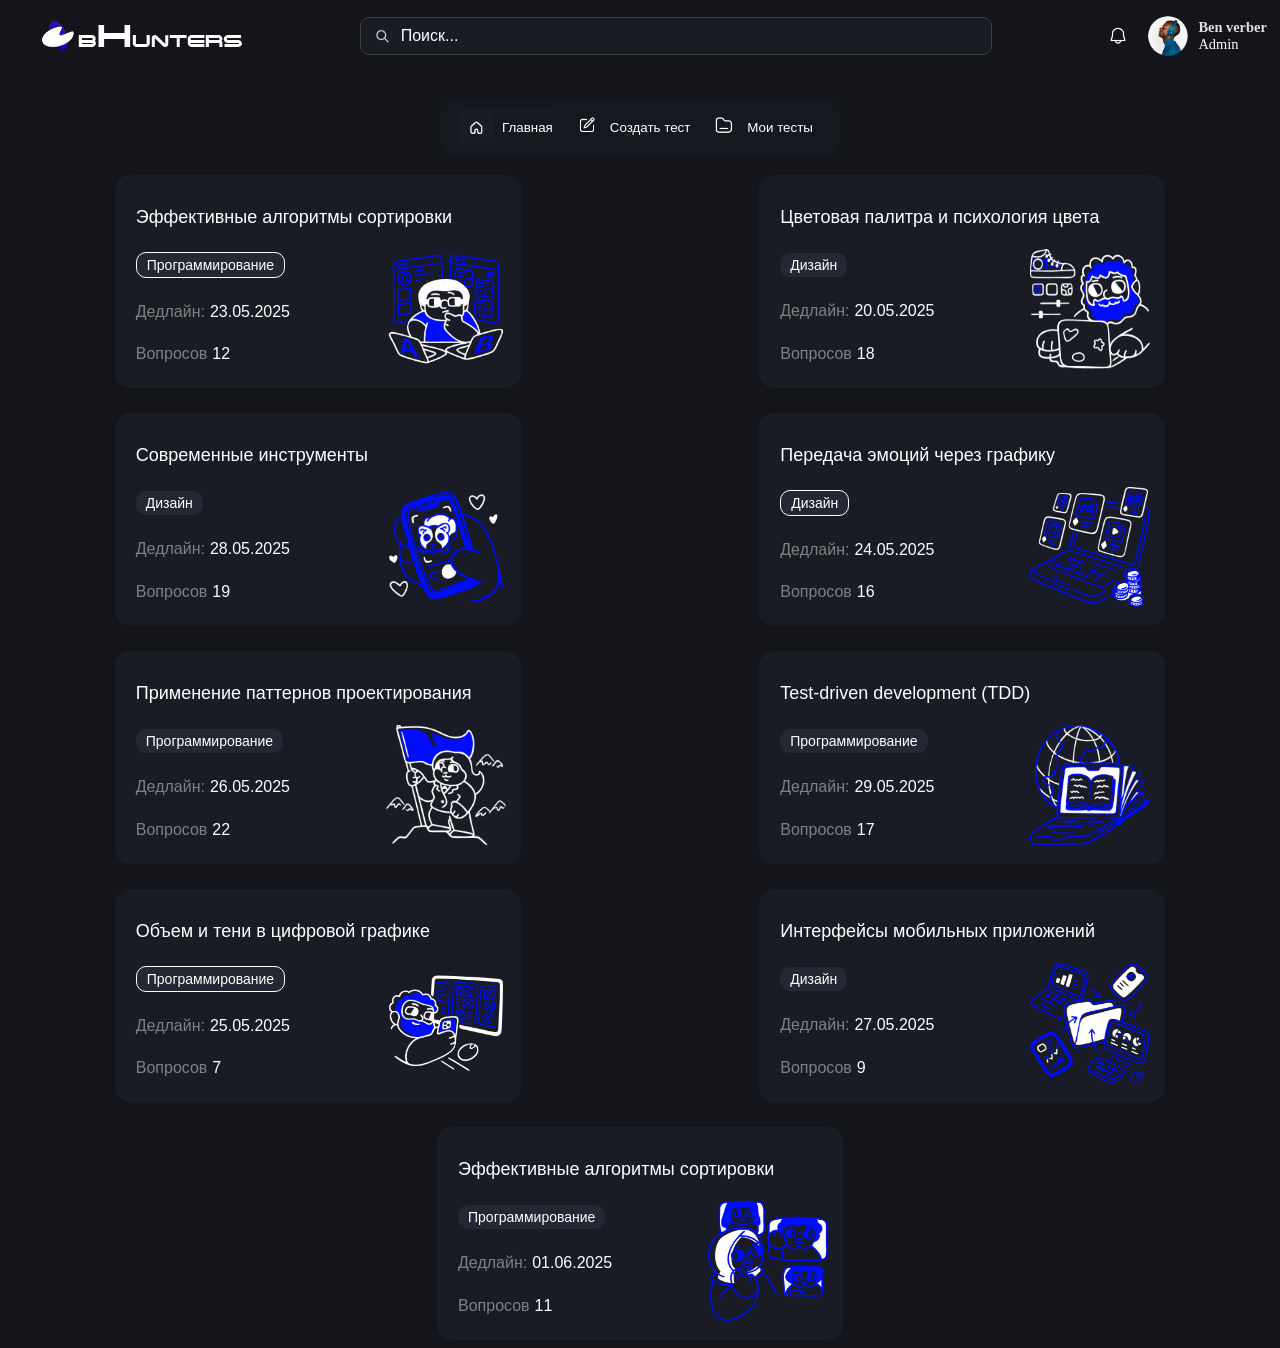
==== commit 79220d29: "last commit" ====
--- a/index.html
+++ b/index.html
@@ -1,114 +1,202 @@
-<!DOCTYPE html>
-<html lang="ru">
-<head>
-    <meta charset="UTF-8">
-    <meta name="viewport" content="width=device-width, initial-scale=1.0">
-    <title>bHunters Dashboard</title>
-    <link rel="stylesheet" href="style.css">
-    <link rel="stylesheet" href="https://cdnjs.cloudflare.com/ajax/libs/font-awesome/6.0.0/css/all.min.css">
-    <link href="https://fonts.googleapis.com/css2?family=Inter:wght@400;500;600;700&display=swap" rel="stylesheet">
-</head>
-<body>
-    <header class="header">
-        <div class="header-left">
-            <div class="logo">
-                <img src="https://ccodecoder.simdif.com/images/public/sd_6825a71e8b47d.png?no_cache=1747305299" alt="" width="120" height="40">
-            </div>
-            <div class="search-bar">
-                <i class="fas fa-magnifying-glass"></i>
-                <input type="text" placeholder="Поиск...">
-            </div>
-        </div>
-        <div class="header-right">
-            <i class="fas fa-bell notification-icon"></i>
-            <div class="user-info">
-                <i class="fas fa-user-circle avatar-icon"></i>
-                <div>
-                    <div class="user-name">Ben verber</div>
-                    <div class="user-role">Участник</div>
-                </div>
-            </div>
-            <button id="theme-toggle" class="theme-toggle">
-                <i class="fas fa-sun"></i>
-            </button>
-        </div>
-    </header>
-
-    <nav class="navbar">
-        <ul>
-            <li><a href="#"><i class="fas fa-house"></i> Главная</a></li>
-            <li><a href="#"><i class="fas fa-pen-to-square"></i> Создать тест</a></li>
-            <li class="v"><a href="#"><i class="fas fa-folder"></i> Мои тесты</a></li>
-        </ul>
-    </nav>
-
-    <main class="container">
-        <div class="card">
-            <div class="card-content">
-                <img src="https://ccodecoder.simdif.com/images/th/sd_6825abf605315.png?no_cache=1747306523" alt="" width="375"
-                height="180">
-            </div>
-            <div class="card-illustration">
-            </div>
-        </div>
-
-        <div class="card">
-            <div class="card-content">
-            </div>
-            <div class="card-illustration">
-            </div>
-        </div>
-
-        <div class="card">
-            <div class="card-content">
-            </div>
-            <div class="card-illustration">
-            </div>
-        </div>
-
-        <div class="card">
-            <div class="card-content">
-            </div>
-            <div class="card-illustration">
-            </div>
-        </div>
-
-         <div class="card">
-            <div class="card-content">
-            </div>
-            <div class="card-illustration">
-            </div>
-        </div>
-
-        <div class="card">
-            <div class="card-content">
-            </div>
-            <div class="card-illustration">
-            </div>
-        </div>
-
-         <div class="card">
-            <div class="card-content">
-            </div>
-            <div class="card-illustration">
-            </div>
-        </div>
-
-        <div class="card">
-            <div class="card-content">
-            </div>
-            <div class="card-illustration">
-            </div>
-        </div>
-
-         <div class="card">
-            <div class="card-content">
-            </div>
-            <div class="card-illustration">
-            </div>
-        </div>
-    </main>
-
-    <script src="main.js"></script>
-</body>
-</html>
+
+<!DOCTYPE html>
+<html lang="en">
+
+<head>
+    <meta charset="UTF-8">
+    <meta name="viewport" content="width=device-width, initial-scale=1.0">
+    <link rel="stylesheet" href="cards.css">
+    <title>Document</title>
+</head>
+
+<body>
+
+    <header class="header">
+        <div class="logo">
+            <img src="./img/Group 33299.png" alt="">
+            <p>b<span class="span-logo">H</span>UNTERS</p>
+        </div>
+        <div class="search-box">
+            <img src="./img/Vector.png">
+            <input type="text" placeholder="Поиск...">
+        </div>
+        <div class="user-info">
+            <div class="theme-toggle">
+
+                <label for="theme-switch" class="theme-switch__label">
+                    <span></span>
+                </label>
+            </div>
+            <img class="bell-btn" src="./img/Icon.png">
+            <img src="./img/Ellipse 198.png" alt="User Avatar" class="user-avatar">
+            <div class="user-details">
+                <span class="user-name">Ben verber</span>
+                <span class="user-role">Admin</span>
+            </div>
+        </div>
+    </header>
+
+    <main>
+
+        <div class="central-block">
+            <section class="pages">
+                <div class="menu-button-test button-page-here">
+                    <a href="#">
+                        <img src="./img/Frame 1073714481.png" alt="">
+                        <button id="button-page-here" class="button-page">Главная</button>
+                    </a>
+                </div>
+                <div class="menu-button-test">
+                    <a href="./testpage.html">
+                        <img src="./img/system-uicons_create.png" alt="">
+                        <button class="button-page">Создать тест</button>
+                    </a>
+                </div>
+                <div class="menu-button-test">
+                    <a href="./cards.html">
+                        <img src="./img/mage_folder-2.png" alt="">
+                        <button class="button-page">Мои тесты</button>
+                    </a>
+                </div>
+            </section>
+        </div>
+
+        <section class="cards">
+
+            <article class="card">
+                <h2>Эффективные алгоритмы сортировки</h2>
+                <h3 class="border">Программирование</h3>
+                <div>
+                    <p>Дедлайн:</p>
+                    <h4>23.05.2025</h4>
+                </div>
+                <div>
+                    <p>Вопросов</p>
+                    <h4>12</h4>
+                </div>
+                <img src="assets/images/img1.png" alt="">
+            </article>
+
+            <article class="card">
+                <h2>Цветовая палитра и психология цвета</h2>
+                <h3>Дизайн</h3>
+                <div>
+                    <p>Дедлайн:</p>
+                    <h4>20.05.2025</h4>
+                </div>
+                <div>
+                    <p>Вопросов</p>
+                    <h4>18</h4>
+                </div>
+                <img src="assets/images/img2.png" alt="">
+            </article>
+
+            <article class="card">
+                <h2>Современные инструменты</h2>
+                <h3>Дизайн</h3>
+                <div>
+                    <p>Дедлайн:</p>
+                    <h4>28.05.2025</h4>
+                </div>
+                <div>
+                    <p>Вопросов</p>
+                    <h4>19</h4>
+                </div>
+                <img src="assets/images/img3.png" alt="">
+            </article>
+
+            <article class="card">
+                <h2>Передача эмоций через графику</h2>
+                <h3 class="border">Дизайн</h3>
+                <div>
+                    <p>Дедлайн:</p>
+                    <h4>24.05.2025</h4>
+                </div>
+                <div>
+                    <p>Вопросов</p>
+                    <h4>16</h4>
+                </div>
+                <img src="assets/images/img4.png" alt="">
+            </article>
+
+            <article class="card">
+                <h2>Применение паттернов проектирования</h2>
+                <h3>Программирование</h3>
+                <div>
+                    <p>Дедлайн:</p>
+                    <h4>26.05.2025</h4>
+                </div>
+                <div>
+                    <p>Вопросов</p>
+                    <h4>22</h4>
+                </div>
+                <img src="assets/images/img5.png" alt="">
+            </article>
+
+
+            <article class="card">
+                <h2>Test-driven development (TDD)</h2>
+                <h3>Программирование</h3>
+                <div>
+                    <p>Дедлайн:</p>
+                    <h4>29.05.2025</h4>
+                </div>
+                <div>
+                    <p>Вопросов</p>
+                    <h4>17</h4>
+                </div>
+                <img src="assets/images/img6.png" alt="">
+            </article>
+
+
+            <article class="card">
+                <h2>Объем и тени в цифровой графике</h2>
+                <h3 class="border">Программирование</h3>
+                <div>
+                    <p>Дедлайн:</p>
+                    <h4>25.05.2025</h4>
+                </div>
+                <div>
+                    <p>Вопросов</p>
+                    <h4>7</h4>
+                </div>
+                <img src="assets/images/img7.png" alt="">
+            </article>
+
+            <article class="card">
+                <h2>Интерфейсы мобильных приложений</h2>
+                <h3>Дизайн</h3>
+                <div>
+                    <p>Дедлайн:</p>
+                    <h4>27.05.2025</h4>
+                </div>
+                <div>
+                    <p>Вопросов</p>
+                    <h4>9</h4>
+                </div>
+                <img src="assets/images/img8.png" alt="">
+            </article>
+
+            <article class="card">
+                <h2> Эффективные алгоритмы сортировки</h2>
+                <h3>Программирование</h3>
+                <div>
+                    <p>Дедлайн:</p>
+                    <h4>01.06.2025</h4>
+                </div>
+                <div>
+                    <p>Вопросов</p>
+                    <h4>11</h4>
+                </div>
+                <img src="assets/images/img9.png" alt="">
+            </article>
+
+        </section>
+
+
+
+    </main>
+
+</body>
+
+</html>
--- a/cards.css
+++ b/cards.css
@@ -0,0 +1,431 @@
+main {
+    background-color: #14151A;
+    font-family: "Inter", sans-serif;
+}
+
+
+@font-face {
+    font-family: 'Inter';
+    src: url('/fonts/Inter-Regular.woff2') format('woff2');
+    font-style: normal;
+    font-display: swap;
+}
+
+@font-face {
+    font-family: 'Terminator Cyr';
+    src: url("terminatorcyr_semi_expandedbold.ttf") format('truetype'),
+        url('terminatorcyr_semi_expandedbold.ttf') format('woff2');
+    font-weight: normal;
+    font-style: normal;
+    font-display: swap;
+}
+
+.bell-btn {
+    width: 20px;
+    height: 20px;
+}
+
+
+:root {
+    --bg-color-dark: #242731;
+    --sidebar-bg-dark: #2a2d3a;
+    --header-bg-dark: #2a2d3a;
+    --text-color-dark: #e0e0e0;
+    --quiz-title-color-dark: #e0e0e0;
+    --black: #1B1E24;
+    --grey: #3E3E3E;
+    --main-grey: #272B36;
+    --logo-color-light: #5e72e4;
+    --blue: #14151A;
+    --grey-plate: #191C25;
+}
+
+
+
+a {
+
+    text-decoration: none;
+}
+
+body {
+    background-color: var(--blue);
+    min-width: 425px;
+}
+
+.header {
+    background-color: var(--blue);
+    padding: 15px 30px;
+    display: flex;
+    justify-content: space-between;
+    color: white;
+    align-items: center;
+    transition: background-color 0.3s ease, border-color 0.3s ease;
+    
+position: fixed;
+top: 0;
+width: 96%;
+z-index: 1000;
+
+    & p {
+        margin: 0;
+        font-size: 16px;    
+        font-weight: 600;
+    }
+
+}
+
+.span-logo {
+    font-size: 30px;
+}
+
+
+/* .header {
+    background-color: var(--blue);
+    padding: 15px 30px;
+    display: flex;
+    justify-content: space-between;
+    align-items: center;
+    transition: background-color 0.3s ease, border-color 0.3s ease;
+
+    & p {
+        margin: 0;
+    }
+} */
+
+.search-box {
+    display: flex;
+    align-items: center;
+    background-color: var(--grey-plate);
+    border-radius: 9px;
+    padding: 8px 15px;
+    width: 600px;
+    border: 1px solid #3e3e3e;
+}
+
+.search-box img {
+    color: var(--text-color-light-dark);
+    margin-right: 10px;
+    width: 13px;
+    height: 13px;
+}
+
+.search-box input {
+    background: none;
+    border: none;
+    outline: none;
+    color: var(--search-text-dark);
+    font-size: 1em;
+    flex-shrink: 0;
+}
+
+.search-box input::placeholder {
+    color: var(--text-color-light-dark);
+}
+
+.user-info {
+    display: flex;
+    align-items: center;
+    color: var(--text-color-light-dark);
+}
+
+.user-info i {
+    margin-left: 20px;
+    cursor: pointer;
+}
+
+.user-avatar {
+    width: 40px;
+    height: 40px;
+    border-radius: 50%;
+    margin-left: 20px;
+    object-fit: cover;
+}
+
+.user-details {
+    display: flex;
+    flex-direction: column;
+    margin-left: 10px;
+    font-size: 0.9em;
+}
+
+.user-name {
+    font-weight: bold;
+    color: var(--text-color-dark);
+}
+
+.user-role {
+    color: var(--text-color-light-dark);
+}
+
+.large-letter {
+    font-size: 26px;
+}
+
+.logo {
+    display: flex;
+    flex-direction: row;
+    align-items: center;
+}
+
+.logo p {
+    font-family: 'Terminator Cyr', sans-serif;
+}
+
+.logo img {
+    width: 40px;
+    height: 40px;
+
+}
+
+
+.search-box {
+    display: flex;
+    align-items: center;
+    background-color: var(--grey-plate);
+    border-radius: 9px;
+    padding: 8px 15px;
+    width: 600px;
+    border: 1px solid #3e3e3e;
+}
+
+.search-box img {
+    color: var(--text-color-light-dark);
+    margin-right: 10px;
+    width: 13px;
+    height: 13px;
+}
+
+.search-box input {
+    background: none;
+    border: none;
+    outline: none;
+    color: var(--search-text-dark);
+    font-size: 1em;
+    flex-shrink: 0;
+}
+
+.search-box input::placeholder {
+    color: var(--text-color-light-dark);
+}
+
+.user-info {
+    display: flex;
+    align-items: center;
+    color: var(--text-color-light-dark);
+}
+
+.user-info i {
+    margin-left: 20px;
+    cursor: pointer;
+}
+
+.user-avatar {
+    width: 40px;
+    height: 40px;
+    border-radius: 50%;
+    margin-left: 20px;
+    object-fit: cover;
+}
+
+.user-details {
+    display: flex;
+    flex-direction: column;
+    margin-left: 10px;
+    font-size: 0.9em;
+}
+
+.user-name {
+    font-weight: bold;
+    color: var(--text-color-dark);
+}
+
+.user-role {
+    color: var(--text-color-light-dark);
+}
+
+.large-letter {
+    font-size: 26px;
+}
+
+.logo {
+    display: flex;
+    flex-direction: row;
+    align-items: center;
+}
+
+.logo p {
+    font-family: 'Terminator Cyr', sans-serif;
+}
+
+.logo img {
+    width: 40px;
+    height: 40px;
+
+}
+
+.pages {
+    display: flex;
+    justify-content: center;
+    background-color: #15181F;
+    text-align: center;
+    border-radius: 8px;
+    padding: 10px;
+}
+
+.button-page {
+    padding: 8px;
+    background-color: var(--grey-plate);
+    border: none;
+    color: white;
+}
+
+.central-block {
+    display: flex;
+    justify-content: center;
+    align-items: center;
+    margin: 100px 0 20px 0;
+    z-index: 1000;
+}
+
+.menu-button {
+    border-radius: 6px;
+}
+
+.menu-button-test {
+    display: flex;
+    justify-content: center;
+
+    background-color: red;
+    border-radius: 6px;
+    background-color: #15181F;
+    margin: 0px 8px;
+
+    & a {
+        display: flex;
+        align-items: center;
+    }
+}
+
+.menu-button-test img {
+    width: 20px;
+    height: 20px;
+    margin: 0 5px 5px 0;
+}
+
+.button-page {
+    border-radius: 6px;
+    background-color: #15181F;
+}
+
+.button-page-here {
+    background-color: var(--grey-plate) !important;
+    border-radius: 7px;
+}
+
+.button-page-here img {
+    width: 25px;
+    height: 25px;
+    padding: 5px 0px 0px 5px;
+    background-color: var(--grey-plate);
+}
+
+.button-page:hover {
+    background-color: var(--grey-plate);
+}
+
+.menu-button-test:hover {
+    background-color: var(--grey-plate);
+}
+
+.cards {
+    display: flex;
+    flex-wrap: wrap;
+    justify-content: space-around;
+    gap: 25px;
+}
+
+.card {
+    position: relative;
+
+    transition: all 0.4s;
+    border: 2px solid transparent;
+
+    display: flex;
+    flex-direction: column;
+    align-items: start;
+    justify-content: space-around;
+
+    background-color: #191C25;
+    border-radius: 15px;
+
+    width: 350px;
+    height: 180px;
+
+    padding: 15px 30px 8px 16px;
+
+    border-width: 5px;
+
+    & h2,
+    h3,
+    h4 {
+
+        margin: 0;
+        color: white;
+        font-weight: 100;
+    }
+
+    & h2 {
+        font-size: 18px;
+        font-weight: 200;
+    }
+
+    & h3 {
+        font-size: 14px;
+        background-color: #242834;
+        /* border: none; */
+        border-radius: 10px;
+        padding: 4px 10px;
+    }
+
+    & p {
+        margin: 0;
+        color: gray;
+    }
+
+    & img {
+        position: absolute;
+        right: 10px;
+        bottom: 14px;
+
+        width: 120px;
+        height: 120px;
+    }
+
+    & div {
+
+
+        display: flex;
+        gap: 5px;
+    }
+
+    &:hover {
+        border: 2px solid var(--grey);
+    }
+}
+
+.border {
+    border: 1px white solid;
+
+}
+
+
+@media (max-width:800px) {
+    .search-box {
+        display: none;
+    }
+
+    .header {
+        /* align-items: center; */
+        flex-direction: column;
+    }
+}
